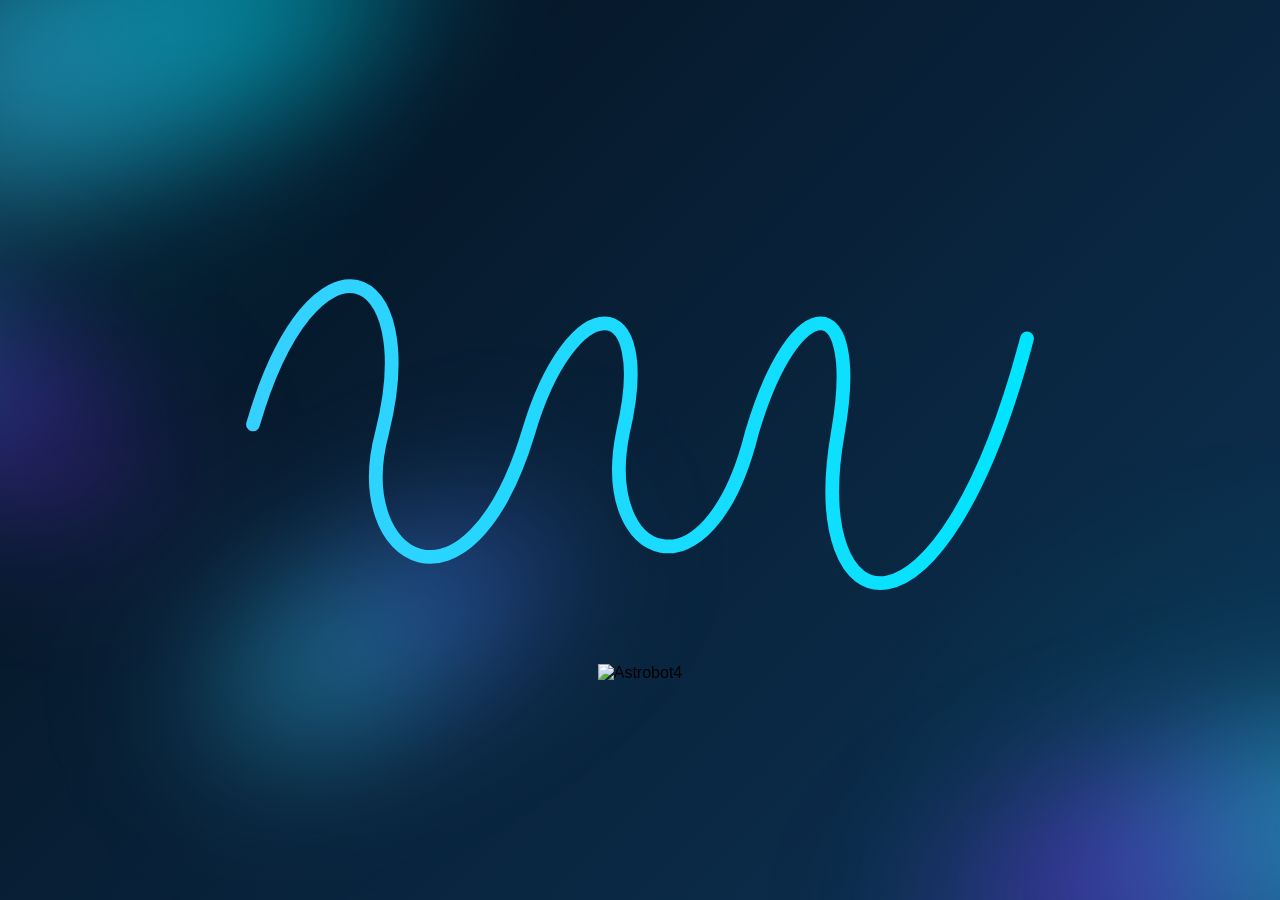
==== index.html @ 35173ea2 "Corrigindo gifs" ====
<!DOCTYPE html>
<html lang="pt-BR">
<head>
<meta charset="UTF-8">
  <meta name="viewport" content="width=device-width, initial-scale=1.0">
  <title>Consulta de CEP</title>
  <link rel="stylesheet" href="style.css">
  <link rel="stylesheet" href="https://cdnjs.cloudflare.com/ajax/libs/font-awesome/6.5.1/css/all.min.css">
  <script src="clock.js"></script>
  <script>
    if (!sessionStorage.getItem('splashExibido')) {
      window.location.replace('loading.html');
    }
  </script>
</head>
<body>
  <div class="luzes">
    <div class="luz luz-1"></div>
    <div class="luz luz-2"></div>
    <div class="luz luz-3"></div>
    <div class="luz luz-4"></div>
  </div>
  <div class="nav-bar">
    <button
      type="button"
      class="nav-refresh"
      id="botaoRecarregar"
      aria-label="Recarregar página"
      title="Recarregar página"
    >
      <i class="fa-solid fa-rotate"></i>
    </button>
    <div class="nav-time-container">
      <span class="nav-time" id="brasilia-clock">00:00</span>
    </div>
  </div>
  <main class="container">
    <section class="card">
      <p class="etiqueta">Computação em Nuvem</p>
      <h1>Consulta de CEP e Clima</h1>
      <p class="descricao">
        Digite um CEP para buscar o endereço.
      </p>
      <form id="formCep">
        <label for="cep">CEP</label>

        <div class="campo-botao">
          <input
            type="text"
            id="cep"
            placeholder="Ex.: 01001-000"
            maxlength="9"
            autocomplete="postal-code"
          >

          <button type="submit" id="botaoBuscar">Buscar</button>
        </div>

        <p id="mensagem" class="mensagem" aria-live="polite"></p>
      </form>

      <section id="resultado" class="resultado oculto">
        <h2>Endereço encontrado</h2>
<br>
        <div class="dados">
          <div class="dado dado-maior">
            <span>Logradouro</span>
            <strong id="logradouro">-</strong>
          </div>

          <div class="dado">
            <span>Bairro</span>
            <strong id="bairro">-</strong>
          </div>

          <div class="dado">
            <span>Cidade</span>
            <strong id="cidade">-</strong>
          </div>

          <div class="dado">
            <span>Estado</span>
            <strong id="estado">-</strong>
          </div>

<div class="dado">
            <span>DDD</span>
            <strong id="ddd">-</strong>
          </div>
        </div>

        <h2 class="clima-titulo">Clima na cidade</h2>
        <div id="wf-weather-result" class="clima">
          <h1 id="wf-location-title">-</h1>
          <div id="wf-details-wrapper">
<div id="wf-main-temp">
              <video id="wf-temp-video" autoplay muted loop playsinline>
                <source src="video/Nublado/14262265_3840_2160_30fps.mp4" type="video/mp4">
              </video>
              <video id="wf-temp-video-chuva" autoplay muted loop playsinline>
                <source src="video/Chuva leve/3920803-hd_1920_1080_30fps.mp4" type="video/mp4">
              </video>
              <video id="wf-temp-video-ceu-limpo" autoplay muted loop playsinline>
                <source src="video/Céu Limpo/5727666-hd_1920_1080_30fps.mp4" type="video/mp4">
              </video>
              <video id="wf-temp-video-poucas" autoplay muted loop playsinline>
                <source src="video/Poucas nuvens/2252790-hd_1920_1080_30fps.mp4" type="video/mp4">
              </video>
              <video id="wf-temp-video-pancadas" autoplay muted loop playsinline>
                <source src="video/Pancadas de chuva/11933681-uhd_3840_2160_30fps.mp4" type="video/mp4">
              </video>
              <img id="wf-temp-icon" src="" alt="Ícone do tempo">
              <div>
                <p id="wf-temp-now">--</p>
                <p id="wf-description">--</p>
              </div>
            </div>
            <div id="wf-extra-stats">
              <div class="wf-stat-item">
                <i class="fa-solid fa-temperature-high" id="wf-icon-max"></i>
                <div>
                  <h2>Temp. máx</h2>
                  <p id="wf-temp-max">--</p>
                </div>
              </div>
              <div class="wf-stat-item">
                <i class="fa-solid fa-temperature-low" id="wf-icon-min"></i>
                <div>
                  <h2>Temp. mín</h2>
                  <p id="wf-temp-min">--</p>
                </div>
              </div>
              <div class="wf-stat-item">
                <i class="fa-solid fa-droplet" id="wf-icon-humidity"></i>
                <div>
                  <h2>Humidade</h2>
                  <p id="wf-humidity-val">--</p>
                </div>
              </div>
              <div class="wf-stat-item">
                <i class="fa-solid fa-wind" id="wf-icon-wind"></i>
                <div>
                  <h2>Vento</h2>
                  <p id="wf-wind-val">--</p>
                </div>
              </div>
            </div>
          </div>
</div>
<br>
<div class="jogar">
  <h2>Tempo bom para ficar em casa</h2>
  <img src="images/Astrobot2.gif?v=2" alt="Astrobot2">
  <br><br><br><br><br><br><br><br>
</div>

<div class="Esporte">
  <h2>Tempo bom para praticar um esporte</h2>
  <img src="images/Astrobot5.gif?v=2" alt="Astrobot5">
  <br><br><br><br><br><br><br><br>
</div>
      </section>
    </section>
  </main>
  <div class="fundo">
<img src="images/Astrobot3.gif?v=2" alt="fundo-astrobot">
</div>
  <script src="condicao.js"></script>
  <script src="script.js"></script>
</body>
</html>
---- style.css ----
* {
  margin: 0;
  padding: 0;
  box-sizing: border-box;
}

:root {
  --bg1: #04101d;
  --bg2: #0d3355;
  --card: rgba(8, 25, 44, 0.425);
  --border: rgba(100, 216, 255, .18);
  --primary: #36d0ff;
  --primary-hover: #67ddff;
  --text: #edf7ff;
  --text-light: #9fb7ca;
  --input: #07131f;
}

body {
  min-height: 100vh;
  font-family: Inter, Arial, Helvetica, sans-serif;
  background: linear-gradient(135deg, var(--bg1), var(--bg2));
  display: flex;
  justify-content: center;
  align-items: center;
  color: var(--text);
}

body::before {
  content: "";
  position: fixed;
  inset: 0;
  background:
    radial-gradient(circle at top left, #00d4ff22, transparent 30%),
    radial-gradient(circle at bottom right, #00ffff18, transparent 30%);
  z-index: -1;
}

.container {
  width: 100%;
  padding: 30px;
  display: flex;
  justify-content: center;
  position: relative;
  z-index: 1;
}

.card {
  width: 100%;
  max-width: 760px;
  background: var(--card);
  backdrop-filter: blur(16px);
  border: 1px solid var(--border);
  border-radius: 24px;
  padding: 40px;
  box-shadow:
    0 20px 60px rgba(0, 0, 0, .35),
    inset 0 1px rgba(255, 255, 255, .08);
  animation: fade .6s ease;
}

@keyframes fade {
  from {
    opacity: 0;
    transform: translateY(20px);
  }

  to {
    opacity: 1;
    transform: translateY(0);
  }
}

.icone {
  font-size: 48px;
  margin-bottom: 10px;
}

.etiqueta {
  color: var(--primary);
  font-size: 13px;
  font-weight: 700;
  letter-spacing: 2px;
  text-transform: uppercase;
}

h1 {
  margin: 10px 0;
  font-size: 42px;
}

.descricao {
  color: var(--text-light);
  line-height: 1.7;
  margin-bottom: 30px;
}

label {
  display: block;
  margin-bottom: 8px;
  font-weight: 600;
}

.campo-botao {
  display: flex;
  gap: 14px;
}

input {
  flex: 1;
  padding: 16px;
  border-radius: 14px;
  border: 1px solid #285070;
  background: var(--input);
  color: white;
  font-size: 16px;
  transition: .3s;
}

input::placeholder {
  color: #6d8ca7;
}

input:focus {
  outline: none;
  border-color: var(--primary);
  box-shadow: 0 0 0 4px rgba(54, 208, 255, .15);
}

button {
  padding: 0 28px;
  border: none;
  border-radius: 14px;
  background: linear-gradient(135deg, #22c7e7, #00e5ff);
  color: #062131;
  font-size: 16px;
  font-weight: 700;
  cursor: pointer;
  transition: .25s;
}

button:hover {
  transform: translateY(-3px);
  box-shadow: 0 12px 25px rgba(0, 229, 255, .3);
  background: linear-gradient(135deg, #46d5ef, #5ce8ff);
}

button:active {
  transform: scale(.98);
}

button:disabled {
  opacity: .6;
  cursor: not-allowed;
}

.mensagem {
  min-height: 24px;
  margin-top: 15px;
  color: #52ffff;
  font-weight: 600;
}

.resultado {
  margin-top: 30px;
  padding-top: 25px;
  border-top: 1px solid rgba(255, 255, 255, .08);
}

.resultado h2 {
  margin-bottom: 20px;
  font-size: 22px;
}

.dados {
  display: grid;
  grid-template-columns: repeat(auto-fit, minmax(220px, 1fr));
  gap: 16px;
}

.dado {
  background: rgba(255, 255, 255, .04);
  border: 1px solid rgba(255, 255, 255, .08);
  border-radius: 16px;
  padding: 18px;
  transition: .25s;
  cursor: pointer;
}

.dado:hover {
  transform: translateY(-5px);
  border-color: rgba(54, 208, 255, .45);
  box-shadow: 0 12px 25px rgba(0, 0, 0, .2);
}

.dado-maior {
  grid-column: 1/-1;
}

.dado span {
  display: block;
  font-size: 13px;
  color: var(--text-light);
  margin-bottom: 8px;
}

.dado strong {
  font-size: 18px;
  word-break: break-word;
}

.oculto {
  display: none;
}

@media(max-width:620px) {

  .card {
    padding: 24px;
  }

  h1 {
    font-size: 30px;
  }

  .campo-botao {
    flex-direction: column;
  }

  button {
    height: 52px;
  }

}

.nav-bar {
  position: fixed;
  top: 15px;
  right: 15px;
  display: flex;
  align-items: center;
  gap: 10px;
  z-index: 99999;
}

.nav-refresh {
  width: 38px;
  height: 38px;
  padding: 0;
  border: 1px solid rgba(255, 255, 255, 0.1);
  border-radius: 50%;
  display: flex;
  align-items: center;
  justify-content: center;

  background: linear-gradient(135deg, rgba(255, 255, 255, 0.1), rgba(255, 255, 255, 0));
  backdrop-filter: blur(10px);
  -webkit-backdrop-filter: blur(10px);

  color: var(--primary);
  font-size: 15px;
  cursor: pointer;
  user-select: none;
  position: relative;
  overflow: hidden;

  transition: transform .25s ease, box-shadow .25s ease, color .25s ease;
}

.nav-refresh::before {
  content: "";
  position: absolute;
  top: 0;
  left: -100%;
  width: 100%;
  height: 100%;
  background: linear-gradient(120deg, transparent, rgba(255, 255, 255, 0.3), transparent);
  transition: all 0.6s;
}

.nav-refresh:hover::before {
  left: 100%;
}

.nav-refresh:hover {
  transform: translateY(-4px) scale(1.04);
  box-shadow: 0 12px 25px rgba(0, 0, 0, .4);
  background: linear-gradient(135deg, rgba(255, 255, 255, 0.1), rgba(255, 255, 255, 0));
}

.nav-refresh i {
  transition: transform .4s ease;
}

.nav-refresh:hover i {
  transform: rotate(180deg);
}

.nav-refresh:active i {
  transform: rotate(360deg);
}

.nav-time-container {
  background: linear-gradient(135deg, rgba(255, 255, 255, 0.1), rgba(255, 255, 255, 0));
  backdrop-filter: blur(10px);
  -webkit-backdrop-filter: blur(10px);

  border: 1px solid rgba(255, 255, 255, 0.1);
  padding: 8px 18px;
  border-radius: 20px;

  overflow: hidden;
  cursor: pointer;
  user-select: none;

  transition: transform .25s ease, box-shadow .25s ease;
}

.nav-time-container::before {
  content: "";
  position: absolute;
  top: 0;
  left: -100%;
  width: 100%;
  height: 100%;
  background: linear-gradient(120deg, transparent, rgba(255, 255, 255, 0.3), transparent);
  transition: all 0.6s;
}

.nav-time-container:hover::before {
  left: 100%;
}

.nav-time-container:hover {
  transform: translateY(-4px) scale(1.04);
  box-shadow: 0 12px 25px rgba(0, 0, 0, .4);
}

.nav-time {
  color: #36d0ff;
  font-family: "Inter", Arial, sans-serif;
  font-weight: bold;
  font-size: 16px;
  letter-spacing: 1px;
}

.clima-titulo {
  margin-top: 30px;
  margin-bottom: 15px;
  font-size: 22px;
}

#wf-weather-result {
  display: none;
}

#wf-weather-result.show {
  display: block;
}

#wf-location-title {
  font-size: 18px;
  text-align: center;
  margin-bottom: 12px;
  color: var(--text);
}

#wf-details-wrapper {
  display: grid;
  grid-template-columns: 1fr 1fr;
  gap: 12px;
  cursor: pointer;
}


#wf-main-temp {
  grid-column: 1 / -1;
  display: flex;
  align-items: center;
  justify-content: center;
  background: linear-gradient(135deg, #0d3355, #04101d);
  border: 1px solid var(--border);
  padding: 14px;
  border-radius: 16px;
  gap: 15px;
  transition: .25s;
  position: relative;
  overflow: hidden;
}

#wf-temp-video,
#wf-temp-video-chuva,
#wf-temp-video-ceu-limpo,
#wf-temp-video-poucas,
#wf-temp-video-pancadas {
  position: absolute;
  top: 0;
  left: 0;
  width: 100%;
  height: 100%;
  object-fit: cover;
  border-radius: inherit;
  z-index: 0;
  display: none;
  pointer-events: none;
}

#wf-main-temp.video-nublado #wf-temp-video {
  display: block;
}

#wf-main-temp.video-chuva #wf-temp-video-chuva {
  display: block;
}

#wf-main-temp.video-ceu-limpo #wf-temp-video-ceu-limpo {
  display: block;
}

#wf-main-temp.video-poucas #wf-temp-video-poucas {
  display: block;
}

#wf-main-temp.video-pancadas #wf-temp-video-pancadas {
  display: block;
}

#wf-temp-icon,
#wf-main-temp > div:not(#wf-temp-video):not(#wf-temp-video-chuva):not(#wf-temp-video-ceu-limpo):not(#wf-temp-video-poucas):not(#wf-temp-video-pancadas) {
  position: relative;
  z-index: 1;
}

#wf-main-temp:hover {
  transform: translateY(-5px);
  border-color: rgba(54, 208, 255, .45);
  box-shadow: 0 12px 25px rgba(0, 0, 0, .2);
}

#wf-temp-icon {
  width: 64px;
  height: 64px;
  transition: .25s;
}

#wf-temp-icon:hover {
  transform: translateY(-5px);
}

#wf-temp-now {
  font-size: 32px;
  font-weight: 800;
  color: var(--text);
  margin: 0;
  transition: .25s;
}

#wf-temp-now:hover {
  transform: translateY(-5px);
}

#wf-description {
  font-size: 13px;
  text-transform: capitalize;
  color: #ffffff;
  margin: 0;
}


#wf-extra-stats {
  display: grid;
  grid-template-columns: 1fr 1fr;
  gap: 10px;
  grid-column: 1 / -1;
}

.wf-stat-item {
  background: rgba(255, 255, 255, .04);
  border: 1px solid rgba(255, 255, 255, .08);
  border-radius: 12px;
  padding: 12px;
  display: flex;
  align-items: center;
  gap: 10px;
  transition: .25s;
}

.wf-stat-item i {
  font-size: 18px;
  width: 22px;
  text-align: center;
  transition: .25s;
}

.wf-stat-item h2 {
  font-size: 11px;
  color: var(--text-light);
  margin: 0;
  text-transform: uppercase;
  transition: .25s;
}

.wf-stat-item p {
  font-size: 14px;
  margin: 0;
  font-weight: 700;
  color: var(--text);
  transition: .25s;
}

.wf-stat-item:has(h2:hover) h2,
.wf-stat-item:has(h2:hover) p,
.wf-stat-item:has(p:hover) h2,
.wf-stat-item:has(i:hover) i,
.wf-stat-item:has(p:hover) p {
  transform: translateY(-5px);
  border-color: rgba(54, 208, 255, .45);
  box-shadow: 0 12px 25px rgba(0, 0, 0, .2);
}

#wf-icon-max {
  color: #ff6b6b;
}

#wf-icon-min {
  color: #5fafff;
}

#wf-icon-humidity {
  color: #0ea5e9;
}

#wf-icon-wind {
  color: #36d0ff;
}

@media(max-width:620px) {
  #wf-details-wrapper {
    grid-template-columns: 1fr;
  }

  #wf-main-temp {
    flex-direction: column;
    text-align: center;
  }

  #wf-extra-stats {
    grid-template-columns: 1fr 1fr;
  }
}

.luzes {
  position: fixed;
  inset: 0;
  overflow: hidden;
  z-index: 0;
  pointer-events: none;
}

.luz {
  position: absolute;
  filter: blur(60px);
  mix-blend-mode: screen;
  border-radius: 50%;
  will-change: transform, opacity;
}

.luz-1 {
  width: 60vmax;
  height: 20vmax;
  top: -10%;
  left: -20%;
  background: linear-gradient(90deg, transparent, #36d0ff, #00e5ff, transparent);
  transform: rotate(-20deg);
  animation: luz1 9s ease-in-out infinite;
  opacity: 0.5;
}

.luz-2 {
  width: 55vmax;
  height: 18vmax;
  bottom: -8%;
  right: -22%;
  background: linear-gradient(90deg, transparent, #7b2ff7, #36d0ff, transparent);
  transform: rotate(-15deg);
  animation: luz2 11s ease-in-out infinite;
  opacity: 0.45;
}

.luz-3 {
  width: 48vmax;
  height: 16vmax;
  top: 30%;
  left: -30%;
  background: linear-gradient(90deg, transparent, #00e5ff, #7b2ff7, transparent);
  transform: rotate(28deg);
  animation: luz3 13s ease-in-out infinite;
  opacity: 0.35;
}

.luz-4 {
  width: 40vmax;
  height: 14vmax;
  bottom: 20%;
  left: 10%;
  background: linear-gradient(90deg, transparent, #36d0ff, #4d7cff, transparent);
  transform: rotate(-30deg);
  animation: luz4 10s ease-in-out infinite;
  opacity: 0.4;
}

@keyframes luz1 {
  0%, 100% { transform: translateX(0) rotate(-20deg); opacity: 0.5; }
  50% { transform: translateX(12vw) rotate(-16deg); opacity: 0.75; }
}

@keyframes luz2 {
  0%, 100% { transform: translateX(0) rotate(-15deg); opacity: 0.45; }
  50% { transform: translateX(-12vw) rotate(-19deg); opacity: 0.7; }
}

@keyframes luz3 {
  0%, 100% { transform: translateX(0) rotate(28deg); opacity: 0.35; }
  50% { transform: translateX(10vw) rotate(32deg); opacity: 0.6; }
}

@keyframes luz4 {
  0%, 100% { transform: translateX(0) rotate(-30deg); opacity: 0.4; }
  50% { transform: translateX(-10vw) rotate(-34deg); opacity: 0.65; }
}

@keyframes aparecerCard {
  from {
    opacity: 0;
    transform: translateY(18px);
  }
  to {
    opacity: 1;
    transform: translateY(0);
  }
}

.dados .dado {
  animation: aparecerCard .5s ease backwards;
}

.dados .dado:nth-child(1) { animation-delay: .05s; }
.dados .dado:nth-child(2) { animation-delay: .12s; }
.dados .dado:nth-child(3) { animation-delay: .19s; }
.dados .dado:nth-child(4) { animation-delay: .26s; }
.dados .dado:nth-child(5) { animation-delay: .33s; }

.wf-stat-item {
  animation: aparecerCard .5s ease backwards;
}

.wf-stat-item:nth-child(1) { animation-delay: .05s; }
.wf-stat-item:nth-child(2) { animation-delay: .12s; }
.wf-stat-item:nth-child(3) { animation-delay: .19s; }
.wf-stat-item:nth-child(4) { animation-delay: .26s; }

.wf-stat-item:hover {
  transform: translateY(-5px);
  border-color: rgba(54, 208, 255, .45);
  box-shadow: 0 12px 25px rgba(0, 0, 0, .2);
}

.jogar,
.Esporte {
  background: rgba(255, 255, 255, .04);
  border: 1px solid rgba(255, 255, 255, .08);
  border-radius: 12px;
  padding: 12px;
  align-items: center;
  gap: 2px;
  transition: .25s;
  position: relative;
  cursor: pointer;
  animation: aparecerCard .5s ease backwards;
  animation-delay: .40s;
}

.jogar:hover,
.Esporte:hover {
  transform: translateY(-5px);
  border-color: rgba(54, 208, 255, .45);
  box-shadow: 0 12px 25px rgba(0, 0, 0, .2);
}


.jogar h2,
.Esporte h2 {
  gap: -90px;
  right: 90px;
  text-align: center;
}

.jogar img,
.Esporte img {
  width: 500px;
  height: auto;
  position: absolute;
  top: -3vh;
  left: 9vh;
  z-index: 10;
}


.Esporte {
  background: rgba(255, 255, 255, .04);
  border: 1px solid rgba(255, 255, 255, .08);
  border-radius: 12px;
  padding: 12px;
  align-items: center;
  gap: 2px;
  transition: .25s;
  position: relative;
  cursor: pointer;
  animation: aparecerCard .5s ease backwards;
  animation-delay: .40s;
}

.Esporte:hover {
  transform: translateY(-5px);
  border-color: rgba(54, 208, 255, .45);
  box-shadow: 0 12px 25px rgba(0, 0, 0, .2);
}


.Esporte h2 {
  gap: -90px;
  right: 90px;
  text-align: center;
}

.Esporte img { 
  width: 150px; 
  height: auto; 
  position: absolute;
  top: -3vh;
  left: 28vh;
  z-index: 10;
}


.pose img { 
  width: 75px; 
  height: auto; 
  position: absolute;
  top: 10vh;
  left: 50vh;
  z-index: -10;
}

.fundo img {  
  top: 10vh;
  left: -900vh;
}
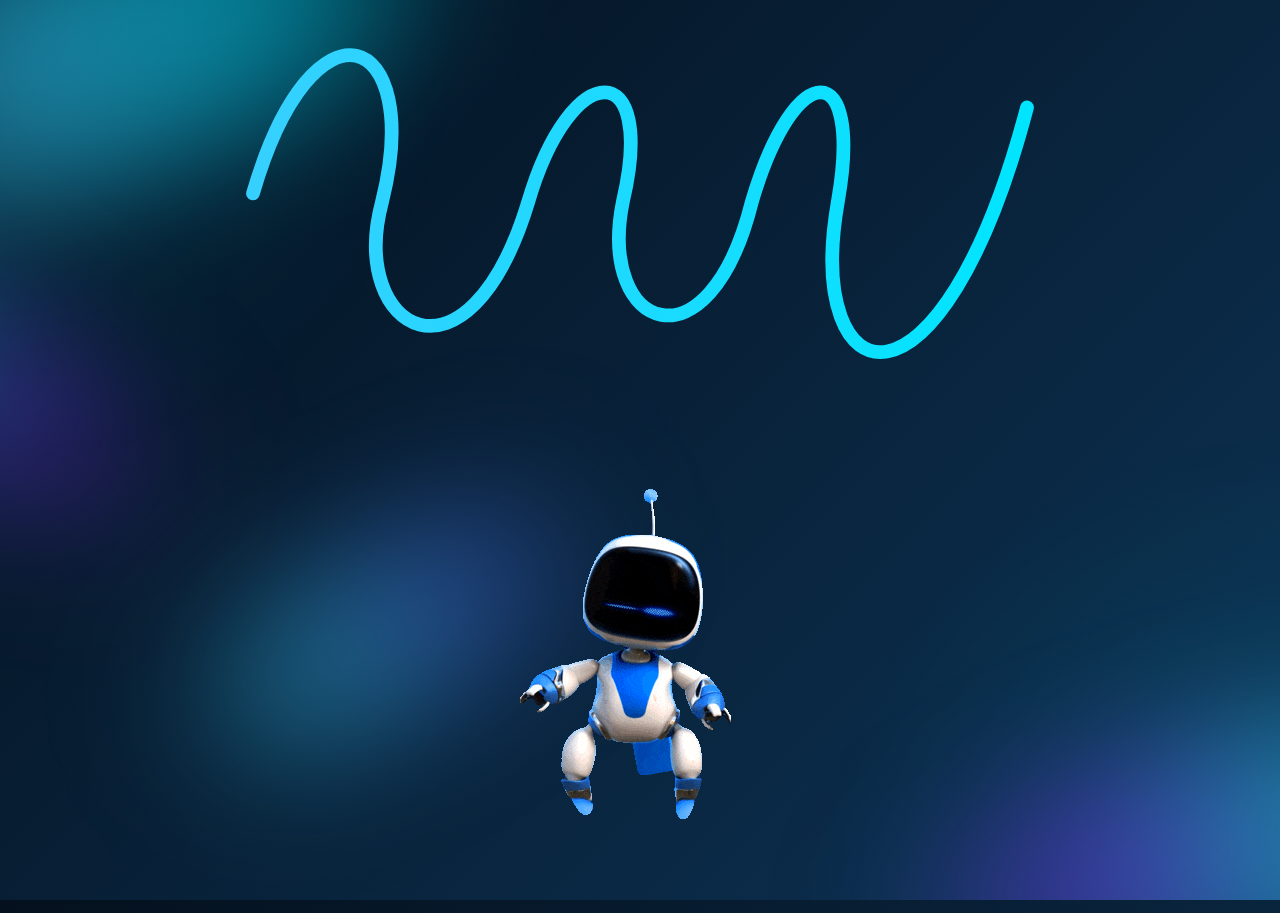
==== commit 52b2b32e: "Corrigindo gifs parte 2" ====
--- a/index.html
+++ b/index.html
@@ -150,20 +150,20 @@
 <br>
 <div class="jogar">
   <h2>Tempo bom para ficar em casa</h2>
-  <img src="images/Astrobot2.gif?v=2" alt="Astrobot2">
+  <img src="images/astrobot2.gif?v=2" alt="Astrobot2">
   <br><br><br><br><br><br><br><br>
 </div>
 
 <div class="Esporte">
   <h2>Tempo bom para praticar um esporte</h2>
-  <img src="images/Astrobot5.gif?v=2" alt="Astrobot5">
+  <img src="images/astrobot5.gif?v=2" alt="Astrobot5">
   <br><br><br><br><br><br><br><br>
 </div>
       </section>
     </section>
   </main>
   <div class="fundo">
-<img src="images/Astrobot3.gif?v=2" alt="fundo-astrobot">
+<img src="images/astrobot3.gif?v=2" alt="fundo-astrobot">
 </div>
   <script src="condicao.js"></script>
   <script src="script.js"></script>
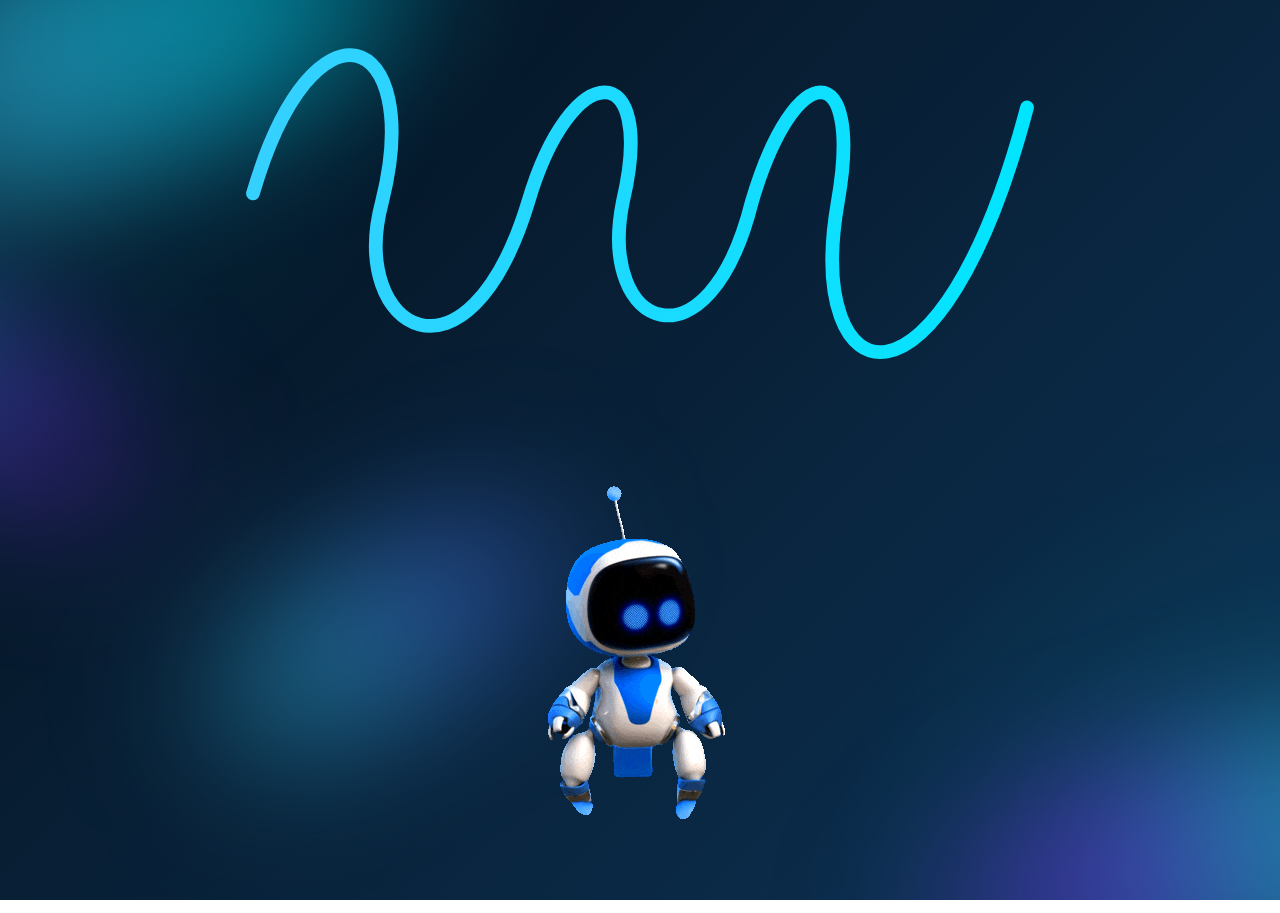
==== commit fe4a1af9: "Responsividade" ====
--- a/index.html
+++ b/index.html
@@ -1,171 +1,167 @@
-<!DOCTYPE html>
-<html lang="pt-BR">
-<head>
-<meta charset="UTF-8">
-  <meta name="viewport" content="width=device-width, initial-scale=1.0">
-  <title>Consulta de CEP</title>
-  <link rel="stylesheet" href="style.css">
-  <link rel="stylesheet" href="https://cdnjs.cloudflare.com/ajax/libs/font-awesome/6.5.1/css/all.min.css">
-  <script src="clock.js"></script>
-  <script>
-    if (!sessionStorage.getItem('splashExibido')) {
-      window.location.replace('loading.html');
-    }
-  </script>
-</head>
-<body>
-  <div class="luzes">
-    <div class="luz luz-1"></div>
-    <div class="luz luz-2"></div>
-    <div class="luz luz-3"></div>
-    <div class="luz luz-4"></div>
-  </div>
-  <div class="nav-bar">
-    <button
-      type="button"
-      class="nav-refresh"
-      id="botaoRecarregar"
-      aria-label="Recarregar página"
-      title="Recarregar página"
-    >
-      <i class="fa-solid fa-rotate"></i>
-    </button>
-    <div class="nav-time-container">
-      <span class="nav-time" id="brasilia-clock">00:00</span>
-    </div>
-  </div>
-  <main class="container">
-    <section class="card">
-      <p class="etiqueta">Computação em Nuvem</p>
-      <h1>Consulta de CEP e Clima</h1>
-      <p class="descricao">
-        Digite um CEP para buscar o endereço.
-      </p>
-      <form id="formCep">
-        <label for="cep">CEP</label>
-
-        <div class="campo-botao">
-          <input
-            type="text"
-            id="cep"
-            placeholder="Ex.: 01001-000"
-            maxlength="9"
-            autocomplete="postal-code"
-          >
-
-          <button type="submit" id="botaoBuscar">Buscar</button>
-        </div>
-
-        <p id="mensagem" class="mensagem" aria-live="polite"></p>
-      </form>
-
-      <section id="resultado" class="resultado oculto">
-        <h2>Endereço encontrado</h2>
-<br>
-        <div class="dados">
-          <div class="dado dado-maior">
-            <span>Logradouro</span>
-            <strong id="logradouro">-</strong>
-          </div>
-
-          <div class="dado">
-            <span>Bairro</span>
-            <strong id="bairro">-</strong>
-          </div>
-
-          <div class="dado">
-            <span>Cidade</span>
-            <strong id="cidade">-</strong>
-          </div>
-
-          <div class="dado">
-            <span>Estado</span>
-            <strong id="estado">-</strong>
-          </div>
-
-<div class="dado">
-            <span>DDD</span>
-            <strong id="ddd">-</strong>
-          </div>
-        </div>
-
-        <h2 class="clima-titulo">Clima na cidade</h2>
-        <div id="wf-weather-result" class="clima">
-          <h1 id="wf-location-title">-</h1>
-          <div id="wf-details-wrapper">
-<div id="wf-main-temp">
-              <video id="wf-temp-video" autoplay muted loop playsinline>
-                <source src="video/Nublado/14262265_3840_2160_30fps.mp4" type="video/mp4">
-              </video>
-              <video id="wf-temp-video-chuva" autoplay muted loop playsinline>
-                <source src="video/Chuva leve/3920803-hd_1920_1080_30fps.mp4" type="video/mp4">
-              </video>
-              <video id="wf-temp-video-ceu-limpo" autoplay muted loop playsinline>
-                <source src="video/Céu Limpo/5727666-hd_1920_1080_30fps.mp4" type="video/mp4">
-              </video>
-              <video id="wf-temp-video-poucas" autoplay muted loop playsinline>
-                <source src="video/Poucas nuvens/2252790-hd_1920_1080_30fps.mp4" type="video/mp4">
-              </video>
-              <video id="wf-temp-video-pancadas" autoplay muted loop playsinline>
-                <source src="video/Pancadas de chuva/11933681-uhd_3840_2160_30fps.mp4" type="video/mp4">
-              </video>
-              <img id="wf-temp-icon" src="" alt="Ícone do tempo">
-              <div>
-                <p id="wf-temp-now">--</p>
-                <p id="wf-description">--</p>
-              </div>
-            </div>
-            <div id="wf-extra-stats">
-              <div class="wf-stat-item">
-                <i class="fa-solid fa-temperature-high" id="wf-icon-max"></i>
-                <div>
-                  <h2>Temp. máx</h2>
-                  <p id="wf-temp-max">--</p>
-                </div>
-              </div>
-              <div class="wf-stat-item">
-                <i class="fa-solid fa-temperature-low" id="wf-icon-min"></i>
-                <div>
-                  <h2>Temp. mín</h2>
-                  <p id="wf-temp-min">--</p>
-                </div>
-              </div>
-              <div class="wf-stat-item">
-                <i class="fa-solid fa-droplet" id="wf-icon-humidity"></i>
-                <div>
-                  <h2>Humidade</h2>
-                  <p id="wf-humidity-val">--</p>
-                </div>
-              </div>
-              <div class="wf-stat-item">
-                <i class="fa-solid fa-wind" id="wf-icon-wind"></i>
-                <div>
-                  <h2>Vento</h2>
-                  <p id="wf-wind-val">--</p>
-                </div>
-              </div>
-            </div>
-          </div>
-</div>
-<br>
-<div class="jogar">
-  <h2>Tempo bom para ficar em casa</h2>
-  <img src="images/astrobot2.gif?v=2" alt="Astrobot2">
-  <br><br><br><br><br><br><br><br>
-</div>
-
-<div class="Esporte">
-  <h2>Tempo bom para praticar um esporte</h2>
-  <img src="images/astrobot5.gif?v=2" alt="Astrobot5">
-  <br><br><br><br><br><br><br><br>
-</div>
-      </section>
-    </section>
-  </main>
-  <div class="fundo">
-<img src="images/astrobot3.gif?v=2" alt="fundo-astrobot">
-</div>
-  <script src="condicao.js"></script>
-  <script src="script.js"></script>
-</body>
-</html>
+<!DOCTYPE html>
+<html lang="pt-BR">
+<head>
+<meta charset="UTF-8">
+  <meta name="viewport" content="width=device-width, initial-scale=1.0">
+  <title>Consulta de CEP</title>
+  <link rel="stylesheet" href="style.css">
+  <link rel="stylesheet" href="responsividade.css">
+  <link rel="stylesheet" href="https://cdnjs.cloudflare.com/ajax/libs/font-awesome/6.5.1/css/all.min.css">
+  <script src="clock.js"></script>
+  <script>
+    if (!sessionStorage.getItem('splashExibido')) {
+      window.location.replace('loading.html');
+    }
+  </script>
+</head>
+<body>
+  <div class="luzes">
+    <div class="luz luz-1"></div>
+    <div class="luz luz-2"></div>
+    <div class="luz luz-3"></div>
+    <div class="luz luz-4"></div>
+  </div>
+  <div class="nav-bar">
+    <button
+      type="button"
+      class="nav-refresh"
+      id="botaoRecarregar"
+      aria-label="Recarregar página"
+      title="Recarregar página"
+    >
+      <i class="fa-solid fa-rotate"></i>
+    </button>
+    <div class="nav-time-container">
+      <span class="nav-time" id="brasilia-clock">00:00</span>
+    </div>
+  </div>
+  <main class="container">
+    <section class="card">
+      <p class="etiqueta">Computação em Nuvem</p>
+      <h1>Consulta de CEP e Clima</h1>
+      <p class="descricao">
+        Digite um CEP para buscar o endereço.
+      </p>
+      <form id="formCep">
+        <label for="cep">CEP</label>
+
+        <div class="campo-botao">
+          <input
+            type="text"
+            id="cep"
+            placeholder="Ex.: 01001-000"
+            maxlength="9"
+            autocomplete="postal-code"
+          >
+
+          <button type="submit" id="botaoBuscar">Buscar</button>
+        </div>
+
+        <p id="mensagem" class="mensagem" aria-live="polite"></p>
+      </form>
+
+      <section id="resultado" class="resultado oculto">
+        <h2>Endereço encontrado</h2>
+
+        <div class="dados">
+          <div class="dado dado-maior">
+            <span>Logradouro</span>
+            <strong id="logradouro">-</strong>
+          </div>
+
+          <div class="dado">
+            <span>Bairro</span>
+            <strong id="bairro">-</strong>
+          </div>
+
+          <div class="dado">
+            <span>Cidade</span>
+            <strong id="cidade">-</strong>
+          </div>
+
+          <div class="dado">
+            <span>Estado</span>
+            <strong id="estado">-</strong>
+          </div>
+
+<div class="dado">
+            <span>DDD</span>
+            <strong id="ddd">-</strong>
+          </div>
+        </div>
+
+        <h2 class="clima-titulo">Clima na cidade</h2>
+        <div id="wf-weather-result" class="clima">
+          <h1 id="wf-location-title">-</h1>
+          <div id="wf-details-wrapper">
+<div id="wf-main-temp">
+              <video id="wf-temp-video" autoplay muted loop playsinline>
+                <source src="video/Nublado/14262265_3840_2160_30fps.mp4" type="video/mp4">
+              </video>
+              <video id="wf-temp-video-chuva" autoplay muted loop playsinline>
+                <source src="video/Chuva leve/3920803-hd_1920_1080_30fps.mp4" type="video/mp4">
+              </video>
+              <video id="wf-temp-video-ceu-limpo" autoplay muted loop playsinline>
+                <source src="video/Céu Limpo/5727666-hd_1920_1080_30fps.mp4" type="video/mp4">
+              </video>
+              <video id="wf-temp-video-poucas" autoplay muted loop playsinline>
+                <source src="video/Poucas nuvens/2252790-hd_1920_1080_30fps.mp4" type="video/mp4">
+              </video>
+              <video id="wf-temp-video-pancadas" autoplay muted loop playsinline>
+                <source src="video/Pancadas de chuva/11933681-uhd_3840_2160_30fps.mp4" type="video/mp4">
+              </video>
+              <img id="wf-temp-icon" src="" alt="Ícone do tempo">
+              <div>
+                <p id="wf-temp-now">--</p>
+                <p id="wf-description">--</p>
+              </div>
+            </div>
+            <div id="wf-extra-stats">
+              <div class="wf-stat-item">
+                <i class="fa-solid fa-temperature-high" id="wf-icon-max"></i>
+                <div>
+                  <h2>Temp. máx</h2>
+                  <p id="wf-temp-max">--</p>
+                </div>
+              </div>
+              <div class="wf-stat-item">
+                <i class="fa-solid fa-temperature-low" id="wf-icon-min"></i>
+                <div>
+                  <h2>Temp. mín</h2>
+                  <p id="wf-temp-min">--</p>
+                </div>
+              </div>
+              <div class="wf-stat-item">
+                <i class="fa-solid fa-droplet" id="wf-icon-humidity"></i>
+                <div>
+                  <h2>Humidade</h2>
+                  <p id="wf-humidity-val">--</p>
+                </div>
+              </div>
+              <div class="wf-stat-item">
+                <i class="fa-solid fa-wind" id="wf-icon-wind"></i>
+                <div>
+                  <h2>Vento</h2>
+                  <p id="wf-wind-val">--</p>
+                </div>
+              </div>
+            </div>
+          </div>
+</div>
+
+<div class="jogar">
+  <h2>Tempo bom para ficar em casa</h2>
+  <img src="images/astrobot2.gif?v=2" alt="Astrobot2">
+</div>
+
+<div class="Esporte">
+  <h2>Tempo bom para praticar um esporte</h2>
+  <img src="images/astrobot5.gif?v=2" alt="Astrobot5">
+</div>
+      </section>
+    </section>
+  </main>
+  <script src="condicao.js"></script>
+  <script src="script.js"></script>
+</body>
+</html>
--- a/style.css
+++ b/style.css
@@ -211,26 +211,6 @@
 
 .oculto {
   display: none;
-}
-
-@media(max-width:620px) {
-
-  .card {
-    padding: 24px;
-  }
-
-  h1 {
-    font-size: 30px;
-  }
-
-  .campo-botao {
-    flex-direction: column;
-  }
-
-  button {
-    height: 52px;
-  }
-
 }
 
 .nav-bar {
@@ -534,21 +514,6 @@
   color: #36d0ff;
 }
 
-@media(max-width:620px) {
-  #wf-details-wrapper {
-    grid-template-columns: 1fr;
-  }
-
-  #wf-main-temp {
-    flex-direction: column;
-    text-align: center;
-  }
-
-  #wf-extra-stats {
-    grid-template-columns: 1fr 1fr;
-  }
-}
-
 .luzes {
   position: fixed;
   inset: 0;
@@ -671,8 +636,8 @@
   border: 1px solid rgba(255, 255, 255, .08);
   border-radius: 12px;
   padding: 12px;
-  align-items: center;
-  gap: 2px;
+  min-height: 240px;
+  margin-top: 24px;
   transition: .25s;
   position: relative;
   cursor: pointer;
@@ -687,11 +652,8 @@
   box-shadow: 0 12px 25px rgba(0, 0, 0, .2);
 }
 
-
 .jogar h2,
 .Esporte h2 {
-  gap: -90px;
-  right: 90px;
   text-align: center;
 }
 
@@ -705,54 +667,11 @@
   z-index: 10;
 }
 
-
-.Esporte {
-  background: rgba(255, 255, 255, .04);
-  border: 1px solid rgba(255, 255, 255, .08);
-  border-radius: 12px;
-  padding: 12px;
-  align-items: center;
-  gap: 2px;
-  transition: .25s;
-  position: relative;
-  cursor: pointer;
-  animation: aparecerCard .5s ease backwards;
-  animation-delay: .40s;
-}
-
-.Esporte:hover {
-  transform: translateY(-5px);
-  border-color: rgba(54, 208, 255, .45);
-  box-shadow: 0 12px 25px rgba(0, 0, 0, .2);
-}
-
-
-.Esporte h2 {
-  gap: -90px;
-  right: 90px;
-  text-align: center;
-}
-
-.Esporte img { 
-  width: 150px; 
-  height: auto; 
-  position: absolute;
-  top: -3vh;
-  left: 28vh;
-  z-index: 10;
-}
-
-
-.pose img { 
-  width: 75px; 
-  height: auto; 
-  position: absolute;
-  top: 10vh;
-  left: 50vh;
-  z-index: -10;
-}
-
-.fundo img {  
-  top: 10vh;
-  left: -900vh;
-}
+.jogar img{
+left: 17vh;
+}
+
+.Esporte img {
+  width: 150px;
+  left: 35vh;
+}
--- a/responsividade.css
+++ b/responsividade.css
@@ -0,0 +1,203 @@
+/* ============================================================
+   responsividade.css
+   ------------------------------------------------------------
+   Toda a responsividade do site fica neste arquivo.
+   Os estilos base continuam em style.css (e loading.css).
+   Aqui adaptamos o layout para: celulares, tablets,
+   notebooks e TVs.
+   ============================================================ */
+
+/* Guarda global: impede barra de rolagem horizontal */
+html,
+body {
+  overflow-x: hidden;
+}
+
+/* ============================================================
+   TELAS GRANDES / TV  (a partir de 1920px)
+   ============================================================ */
+@media (min-width: 1920px) {
+  .card {
+    max-width: 900px;
+  }
+
+  .card h1 {
+    font-size: 48px;
+  }
+}
+
+/* ============================================================
+   NOTEBOOKS PEQUENOS / TABLETS LANDSCAPE  (até 1024px)
+   ============================================================ */
+@media (max-width: 1024px) {
+  .container {
+    padding: 24px;
+  }
+
+  .card {
+    padding: 32px;
+  }
+
+  h1 {
+    font-size: 38px;
+  }
+}
+
+/* ============================================================
+   TABLETS PORTRAIT  (até 768px)
+   ============================================================ */
+@media (max-width: 768px) {
+  .card {
+    padding: 28px;
+  }
+
+  h1 {
+    font-size: 34px;
+  }
+}
+
+/* ============================================================
+   CELULARES  (até 620px)
+   ============================================================ */
+@media (max-width: 620px) {
+  .card {
+    padding: 24px;
+  }
+
+  h1 {
+    font-size: 30px;
+  }
+
+  .campo-botao {
+    flex-direction: column;
+  }
+
+  button {
+    height: 52px;
+  }
+
+  /* Clima: painel principal e detalhes em uma coluna */
+  #wf-details-wrapper {
+    grid-template-columns: 1fr;
+  }
+
+  #wf-main-temp {
+    flex-direction: column;
+    text-align: center;
+  }
+
+  #wf-extra-stats {
+    grid-template-columns: 1fr 1fr;
+  }
+
+  /* Cards do Astrobot: imagem centralizada e ajustada à largura */
+  .jogar,
+  .Esporte {
+    text-align: center;
+    padding: 20px;
+  }
+
+  .jogar h2,
+  .Esporte h2 {
+    margin-bottom: 14px;
+  }
+
+  .jogar img,
+  .Esporte img {
+    display: block;
+    position: static;
+    width: 100%;
+    max-width: 220px;
+    height: auto;
+    margin: 0 auto;
+    top: auto;
+    left: auto;
+  }
+}
+
+/* ============================================================
+   CELULARES PEQUENOS  (até 480px)
+   ============================================================ */
+@media (max-width: 480px) {
+  .container {
+    padding: 12px;
+  }
+
+  .card {
+    padding: 20px;
+    border-radius: 16px;
+  }
+
+  h1 {
+    font-size: 26px;
+  }
+
+  .etiqueta {
+    font-size: 11px;
+  }
+
+  .campo-botao button {
+    width: 100%;
+  }
+
+  /* Barra de navegação mais compacta */
+  .nav-bar {
+    top: 10px;
+    right: 10px;
+    gap: 8px;
+  }
+
+  .nav-refresh {
+    width: 34px;
+    height: 34px;
+  }
+
+  .nav-time-container {
+    padding: 6px 12px;
+  }
+
+  .nav-time {
+    font-size: 14px;
+  }
+
+  /* Endereço empilhado */
+  .dados {
+    grid-template-columns: 1fr;
+  }
+
+  /* Clima */
+  #wf-temp-now {
+    font-size: 26px;
+  }
+
+  #wf-temp-icon {
+    width: 52px;
+    height: 52px;
+  }
+
+  #wf-extra-stats {
+    grid-template-columns: 1fr;
+  }
+
+  .wf-stat-item {
+    padding: 10px;
+  }
+}
+
+/* ============================================================
+   SPLASH / TELA DE CARREGAMENTO  (loading.html)
+   ============================================================ */
+.splash img {
+  max-width: 90%;
+  height: auto;
+}
+
+@media (max-width: 620px) {
+  .div-svg {
+    padding: 0 12px;
+  }
+
+  .splash img {
+    max-width: 85%;
+  }
+}
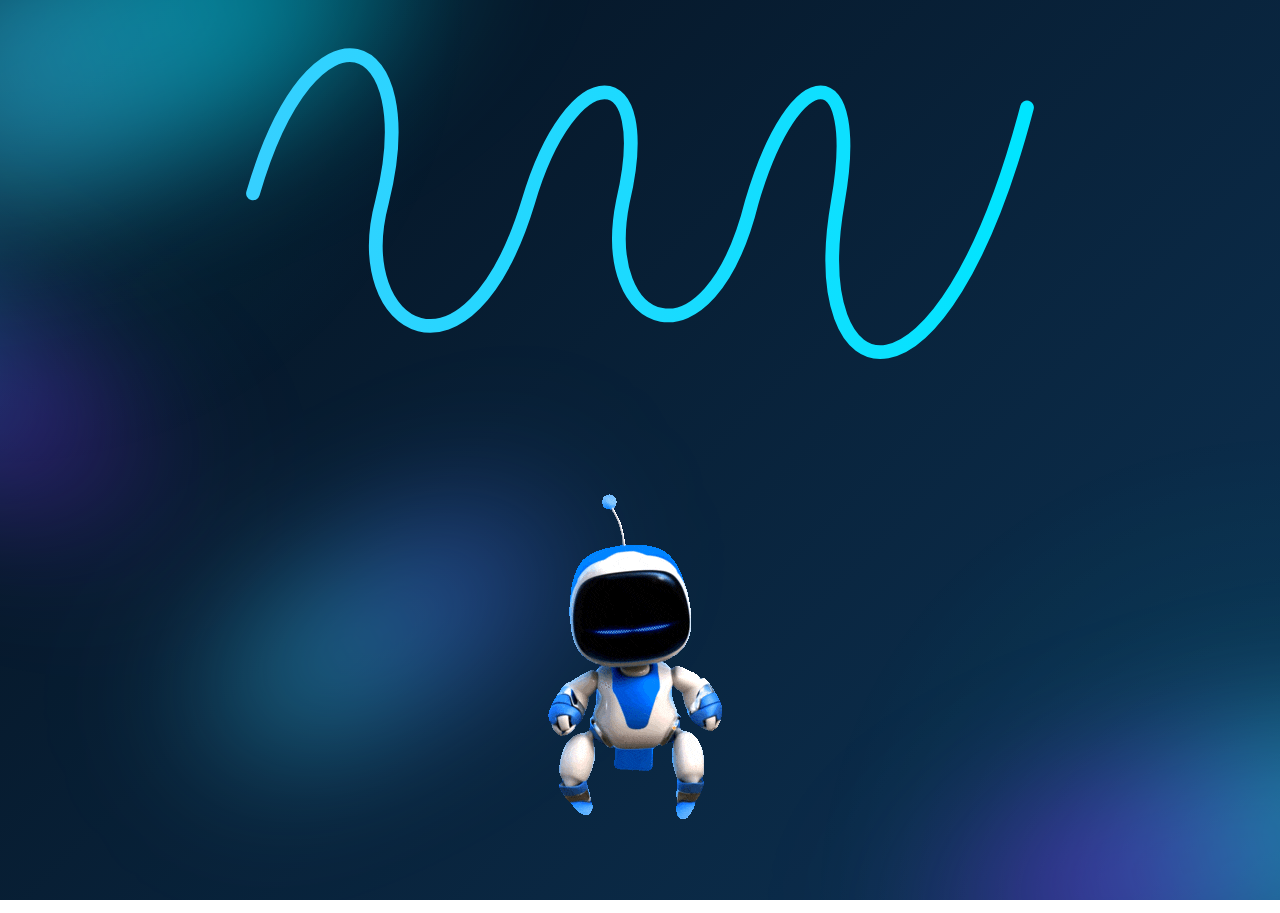
==== commit d8057e2e: "Atualização de responsividade" ====
--- a/index.html
+++ b/index.html
@@ -49,12 +49,18 @@
           <input
             type="text"
             id="cep"
-            placeholder="Ex.: 01001-000"
+            placeholder="Digite o CEP para buscar a sua escolha"
             maxlength="9"
             autocomplete="postal-code"
           >
+          <button type="submit" id="botaoBuscar">Buscar</button>
+        </div>
 
-          <button type="submit" id="botaoBuscar">Buscar</button>
+        <div class="astrobot-fundo2">
+          <img src="images/astrobot6.gif?v=2" alt="Astrobot6">
+          <div class="astrobot-fundo3">
+<img src="images/astrobot.gif?v=2" alt="Astrobot">
+          </div>
         </div>
 
         <p id="mensagem" class="mensagem" aria-live="polite"></p>
@@ -161,6 +167,9 @@
       </section>
     </section>
   </main>
+  <div class="astrobot-fundo">
+  <img src="images/astrobot3.gif?v=2" alt="Astrobot3">
+  </div>
   <script src="condicao.js"></script>
   <script src="script.js"></script>
 </body>
--- a/style.css
+++ b/style.css
@@ -675,3 +675,40 @@
   width: 150px;
   left: 35vh;
 }
+
+.astrobot-fundo img {
+  position: fixed;
+  bottom: 0;
+  right: 0;
+  width: 200px;
+  height: auto;
+  z-index: 9999;
+}
+
+#formCep {
+  position: relative;
+}
+
+.astrobot-fundo2 {
+  position: absolute;
+  top: 1vh;
+  left: 62vh;
+  z-index: 10;
+  pointer-events: none;
+}
+
+.astrobot-fundo2 img {
+  width: 150px;
+}
+
+.astrobot-fundo3 {
+  position: absolute;
+  top: -7vh;
+  left: 13vh;
+  z-index: 10;
+  pointer-events: none;
+}
+
+.astrobot-fundo3 img {
+  width: 10vh;
+}
--- a/responsividade.css
+++ b/responsividade.css
@@ -74,6 +74,32 @@
 
   button {
     height: 52px;
+  }
+
+  /* Astrobot no formulário: mesma disposição do PC, proporcional */
+  .astrobot-fundo2 {
+    top: 44px;
+    left: auto;
+    right: -4px;
+  }
+
+  .astrobot-fundo2 img {
+    width: 84px;
+  }
+
+  .astrobot-fundo3 {
+    top: -46px;
+    left: auto;
+    right: 4px;
+  }
+
+  .astrobot-fundo3 img {
+    width: 50px;
+  }
+
+  /* Astrobot do rodapé: fixo no canto, menor que no PC */
+  .astrobot-fundo img {
+    width: 140px;
   }
 
   /* Clima: painel principal e detalhes em uma coluna */
@@ -140,6 +166,24 @@
     width: 100%;
   }
 
+  /* Robôs menores em telas bem pequenas */
+  .astrobot-fundo2 img {
+    width: 150px;
+    top: -40px;
+    position: relative;
+    left:  25px;
+  }
+
+  .astrobot-fundo3 img {
+    width: 100px;
+    top: -60px;
+    position: relative;
+  }
+
+  .astrobot-fundo img {
+    width: 110px;
+  }
+
   /* Barra de navegação mais compacta */
   .nav-bar {
     top: 10px;
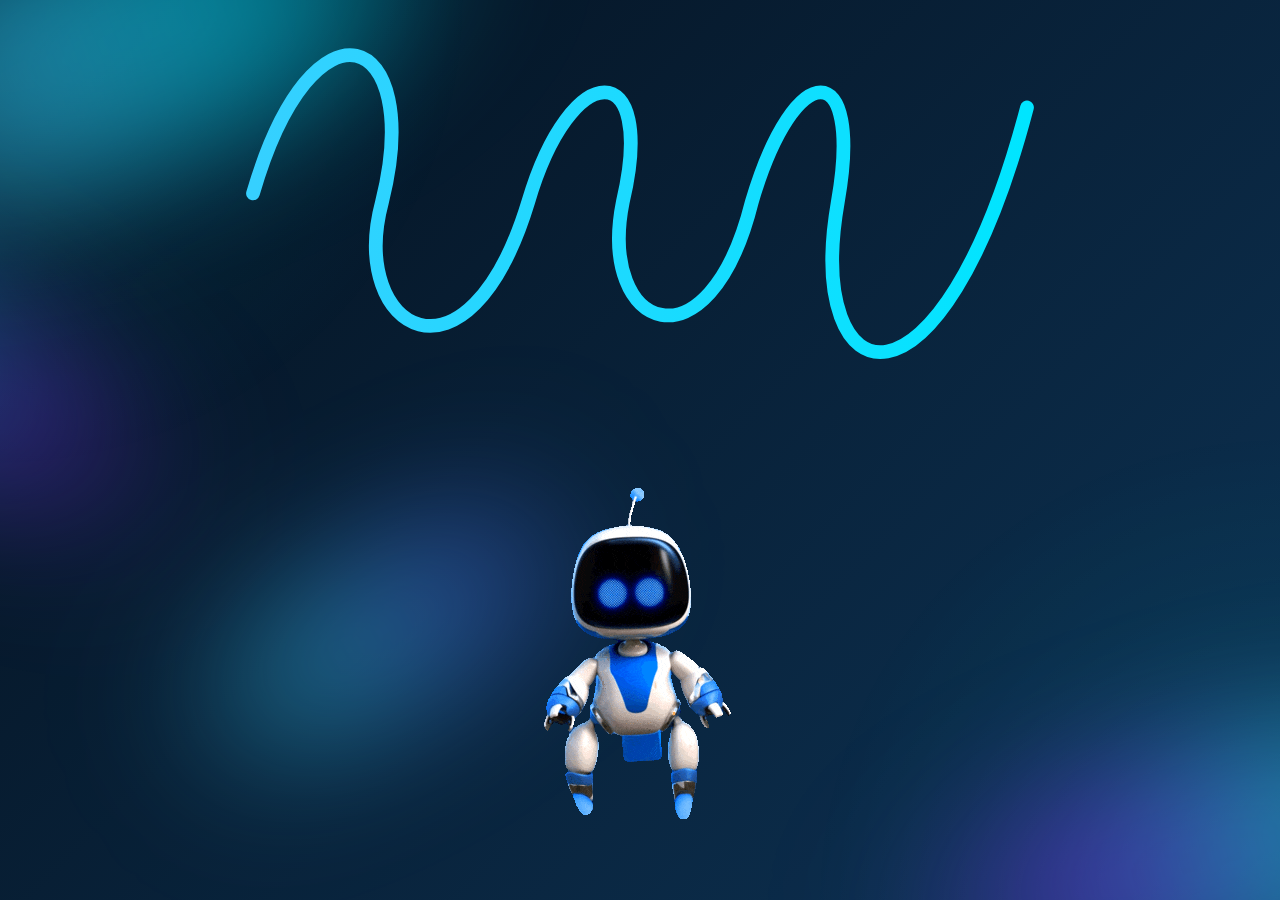
==== commit 610e4973: "Atualização corrigindo um gif não carregado" ====
--- a/index.html
+++ b/index.html
@@ -59,7 +59,7 @@
         <div class="astrobot-fundo2">
           <img src="images/astrobot6.gif?v=2" alt="Astrobot6">
           <div class="astrobot-fundo3">
-<img src="images/astrobot.gif?v=2" alt="Astrobot">
+<img src="images/Astrobot.gif?v=2" alt="Astrobot">
           </div>
         </div>
 
--- a/responsividade.css
+++ b/responsividade.css
@@ -1,21 +1,8 @@
-/* ============================================================
-   responsividade.css
-   ------------------------------------------------------------
-   Toda a responsividade do site fica neste arquivo.
-   Os estilos base continuam em style.css (e loading.css).
-   Aqui adaptamos o layout para: celulares, tablets,
-   notebooks e TVs.
-   ============================================================ */
-
-/* Guarda global: impede barra de rolagem horizontal */
 html,
 body {
   overflow-x: hidden;
 }
 
-/* ============================================================
-   TELAS GRANDES / TV  (a partir de 1920px)
-   ============================================================ */
 @media (min-width: 1920px) {
   .card {
     max-width: 900px;
@@ -26,9 +13,6 @@
   }
 }
 
-/* ============================================================
-   NOTEBOOKS PEQUENOS / TABLETS LANDSCAPE  (até 1024px)
-   ============================================================ */
 @media (max-width: 1024px) {
   .container {
     padding: 24px;
@@ -43,9 +27,6 @@
   }
 }
 
-/* ============================================================
-   TABLETS PORTRAIT  (até 768px)
-   ============================================================ */
 @media (max-width: 768px) {
   .card {
     padding: 28px;
@@ -56,9 +37,6 @@
   }
 }
 
-/* ============================================================
-   CELULARES  (até 620px)
-   ============================================================ */
 @media (max-width: 620px) {
   .card {
     padding: 24px;
@@ -76,7 +54,6 @@
     height: 52px;
   }
 
-  /* Astrobot no formulário: mesma disposição do PC, proporcional */
   .astrobot-fundo2 {
     top: 44px;
     left: auto;
@@ -97,12 +74,10 @@
     width: 50px;
   }
 
-  /* Astrobot do rodapé: fixo no canto, menor que no PC */
   .astrobot-fundo img {
     width: 140px;
   }
 
-  /* Clima: painel principal e detalhes em uma coluna */
   #wf-details-wrapper {
     grid-template-columns: 1fr;
   }
@@ -116,7 +91,6 @@
     grid-template-columns: 1fr 1fr;
   }
 
-  /* Cards do Astrobot: imagem centralizada e ajustada à largura */
   .jogar,
   .Esporte {
     text-align: center;
@@ -141,9 +115,6 @@
   }
 }
 
-/* ============================================================
-   CELULARES PEQUENOS  (até 480px)
-   ============================================================ */
 @media (max-width: 480px) {
   .container {
     padding: 12px;
@@ -166,7 +137,6 @@
     width: 100%;
   }
 
-  /* Robôs menores em telas bem pequenas */
   .astrobot-fundo2 img {
     width: 150px;
     top: -40px;
@@ -184,7 +154,6 @@
     width: 110px;
   }
 
-  /* Barra de navegação mais compacta */
   .nav-bar {
     top: 10px;
     right: 10px;
@@ -204,12 +173,10 @@
     font-size: 14px;
   }
 
-  /* Endereço empilhado */
   .dados {
     grid-template-columns: 1fr;
   }
 
-  /* Clima */
   #wf-temp-now {
     font-size: 26px;
   }
@@ -228,9 +195,6 @@
   }
 }
 
-/* ============================================================
-   SPLASH / TELA DE CARREGAMENTO  (loading.html)
-   ============================================================ */
 .splash img {
   max-width: 90%;
   height: auto;
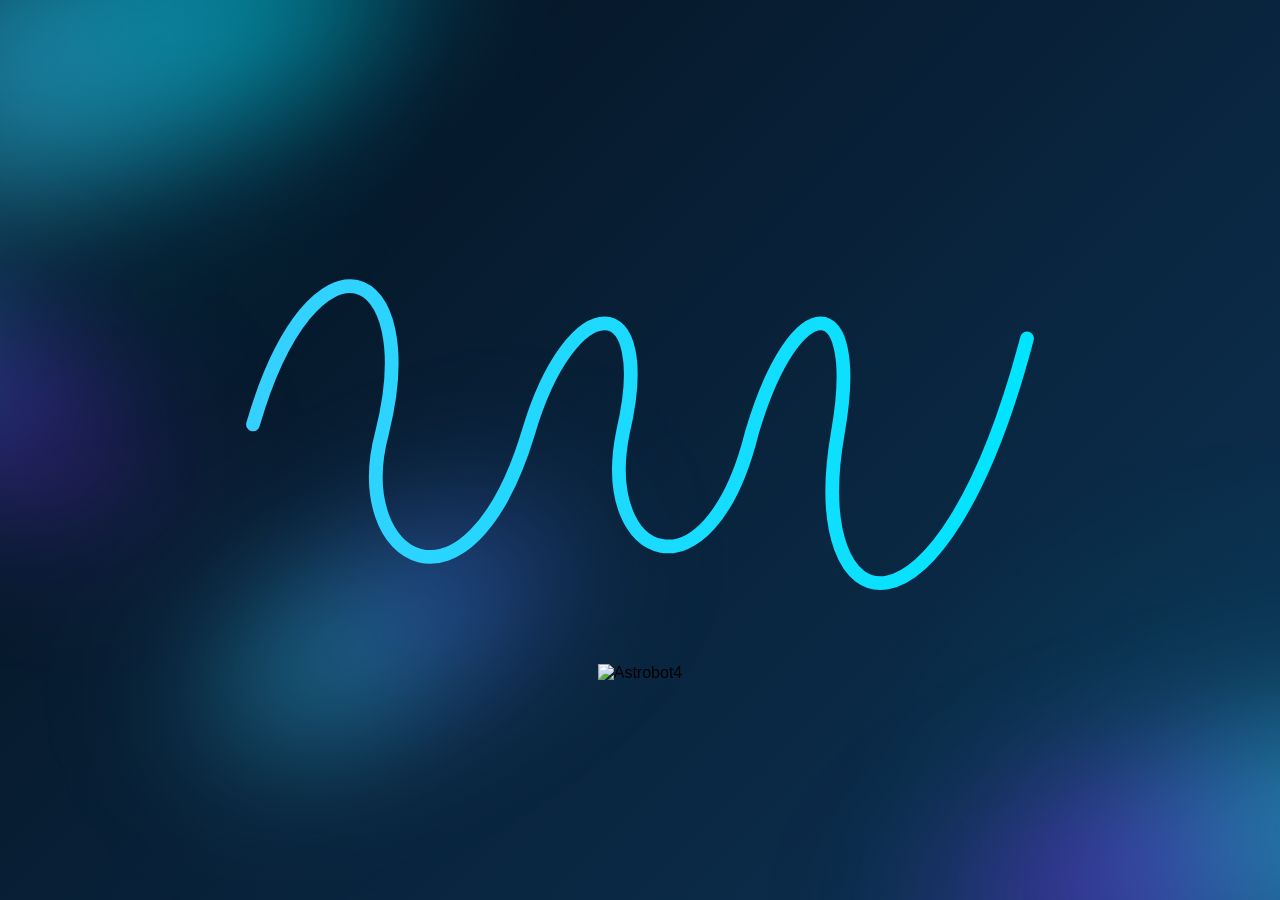
==== commit b643fafe: "Gifs/vídeo rodam via banco de dados - (Supabase)" ====
--- a/index.html
+++ b/index.html
@@ -7,6 +7,7 @@
   <link rel="stylesheet" href="style.css">
   <link rel="stylesheet" href="responsividade.css">
   <link rel="stylesheet" href="https://cdnjs.cloudflare.com/ajax/libs/font-awesome/6.5.1/css/all.min.css">
+  <link rel="stylesheet" href="https://unpkg.com/leaflet@1.9.4/dist/leaflet.css">
   <script src="clock.js"></script>
   <script>
     if (!sessionStorage.getItem('splashExibido')) {
@@ -57,9 +58,9 @@
         </div>
 
         <div class="astrobot-fundo2">
-          <img src="images/astrobot6.gif?v=2" alt="Astrobot6">
+          <img src="https://aoqbeovctdonswxnkirl.supabase.co/storage/v1/object/sign/web/images/astrobot6.gif?token=eyJraWQiOiJzdG9yYWdlLXVybC1zaWduaW5nLWtleV8xNzgzN2NiNC1mNjdkLTQyZjUtYjg3Mi00NTFmZjE0Y2NkYTYiLCJhbGciOiJIUzI1NiJ9.eyJ1cmwiOiJ3ZWIvaW1hZ2VzL2FzdHJvYm90Ni5naWYiLCJzY29wZSI6ImRvd25sb2FkIiwiaWF0IjoxNzg2MzMxODQzLCJleHAiOjMxNTUzNTQ3OTU4NDN9.ZerCbGrzZ1T3w7QQCfVxwWf0wEa7DNOc5uSkr1nCMcs" alt="Astrobot6">
           <div class="astrobot-fundo3">
-<img src="images/Astrobot.gif?v=2" alt="Astrobot">
+<img src="https://aoqbeovctdonswxnkirl.supabase.co/storage/v1/object/sign/web/images/Astrobot.gif?token=eyJraWQiOiJzdG9yYWdlLXVybC1zaWduaW5nLWtleV8xNzgzN2NiNC1mNjdkLTQyZjUtYjg3Mi00NTFmZjE0Y2NkYTYiLCJhbGciOiJIUzI1NiJ9.eyJ1cmwiOiJ3ZWIvaW1hZ2VzL0FzdHJvYm90LmdpZiIsInNjb3BlIjoiZG93bmxvYWQiLCJpYXQiOjE3ODYzMzE1NjAsImV4cCI6MzE1NTM1NDc5NTU2MH0.e5JC8JvMjSkLJtvxhs0TP79kIJV7KwNy7qhT1nHC4pE" alt="Astrobot">
           </div>
         </div>
 
@@ -96,25 +97,31 @@
           </div>
         </div>
 
+        <div class="mapa-container">
+          <h2>Localização</h2>
+          <div id="mapa" role="region" aria-label="Mapa da localização do CEP"></div>
+          <p id="mapa-mensagem" aria-live="polite"></p>
+        </div>
+
         <h2 class="clima-titulo">Clima na cidade</h2>
         <div id="wf-weather-result" class="clima">
           <h1 id="wf-location-title">-</h1>
           <div id="wf-details-wrapper">
 <div id="wf-main-temp">
               <video id="wf-temp-video" autoplay muted loop playsinline>
-                <source src="video/Nublado/14262265_3840_2160_30fps.mp4" type="video/mp4">
+                <source src="https://aoqbeovctdonswxnkirl.supabase.co/storage/v1/object/sign/web/Nublado/14262265_3840_2160_30fps.mp4?token=eyJraWQiOiJzdG9yYWdlLXVybC1zaWduaW5nLWtleV8xNzgzN2NiNC1mNjdkLTQyZjUtYjg3Mi00NTFmZjE0Y2NkYTYiLCJhbGciOiJIUzI1NiJ9.eyJ1cmwiOiJ3ZWIvTnVibGFkby8xNDI2MjI2NV8zODQwXzIxNjBfMzBmcHMubXA0Iiwic2NvcGUiOiJkb3dubG9hZCIsImlhdCI6MTc4NjMzMTI1MywiZXhwIjoyMDcwMTU1MjUzfQ.ImwbNYoolSpioHUx-_DzzFTjfuslI4j6f8f4iW5gDNs" type="video/mp4">
               </video>
               <video id="wf-temp-video-chuva" autoplay muted loop playsinline>
-                <source src="video/Chuva leve/3920803-hd_1920_1080_30fps.mp4" type="video/mp4">
+                <source src="https://aoqbeovctdonswxnkirl.supabase.co/storage/v1/object/sign/web/Chuva%20leve/3920803-hd_1920_1080_30fps.mp4?token=eyJraWQiOiJzdG9yYWdlLXVybC1zaWduaW5nLWtleV8xNzgzN2NiNC1mNjdkLTQyZjUtYjg3Mi00NTFmZjE0Y2NkYTYiLCJhbGciOiJIUzI1NiJ9.eyJ1cmwiOiJ3ZWIvQ2h1dmEgbGV2ZS8zOTIwODAzLWhkXzE5MjBfMTA4MF8zMGZwcy5tcDQiLCJzY29wZSI6ImRvd25sb2FkIiwiaWF0IjoxNzg2MzMxMzIxLCJleHAiOjIwNzAxNTUzMjF9.2Cq-2wkBVZ6BE7bOvTDFCXpHaOp6_SVvclEwfbABTbI" type="video/mp4">
               </video>
               <video id="wf-temp-video-ceu-limpo" autoplay muted loop playsinline>
-                <source src="video/Céu Limpo/5727666-hd_1920_1080_30fps.mp4" type="video/mp4">
+                <source src="https://aoqbeovctdonswxnkirl.supabase.co/storage/v1/object/sign/web/5727666-hd_1920_1080_30fps.mp4?token=eyJraWQiOiJzdG9yYWdlLXVybC1zaWduaW5nLWtleV8xNzgzN2NiNC1mNjdkLTQyZjUtYjg3Mi00NTFmZjE0Y2NkYTYiLCJhbGciOiJIUzI1NiJ9.eyJ1cmwiOiJ3ZWIvNTcyNzY2Ni1oZF8xOTIwXzEwODBfMzBmcHMubXA0Iiwic2NvcGUiOiJkb3dubG9hZCIsImlhdCI6MTc4NjMzMTEwOCwiZXhwIjoyMDcwMTU1MTA4fQ.FFBrEyaPch6ewJUBzrQFWYBNVUehekvppK-OFKbWJ-U" type="video/mp4">
               </video>
               <video id="wf-temp-video-poucas" autoplay muted loop playsinline>
-                <source src="video/Poucas nuvens/2252790-hd_1920_1080_30fps.mp4" type="video/mp4">
+                <source src="https://aoqbeovctdonswxnkirl.supabase.co/storage/v1/object/sign/web/Poucas%20nuvens/2252790-hd_1920_1080_30fps.mp4?token=eyJraWQiOiJzdG9yYWdlLXVybC1zaWduaW5nLWtleV8xNzgzN2NiNC1mNjdkLTQyZjUtYjg3Mi00NTFmZjE0Y2NkYTYiLCJhbGciOiJIUzI1NiJ9.eyJ1cmwiOiJ3ZWIvUG91Y2FzIG51dmVucy8yMjUyNzkwLWhkXzE5MjBfMTA4MF8zMGZwcy5tcDQiLCJzY29wZSI6ImRvd25sb2FkIiwiaWF0IjoxNzg2MzMxMzU2LCJleHAiOjMxNTUzNTQ3OTUzNTZ9.g1qvRZRkBK0yHVU1HK6-Z2y3hBTkr3fZK4j_0anJs2w" type="video/mp4">
               </video>
               <video id="wf-temp-video-pancadas" autoplay muted loop playsinline>
-                <source src="video/Pancadas de chuva/11933681-uhd_3840_2160_30fps.mp4" type="video/mp4">
+                <source src="https://aoqbeovctdonswxnkirl.supabase.co/storage/v1/object/sign/web/Pancadas%20de%20chuva/11933681-uhd_3840_2160_30fps.mp4?token=eyJraWQiOiJzdG9yYWdlLXVybC1zaWduaW5nLWtleV8xNzgzN2NiNC1mNjdkLTQyZjUtYjg3Mi00NTFmZjE0Y2NkYTYiLCJhbGciOiJIUzI1NiJ9.eyJ1cmwiOiJ3ZWIvUGFuY2FkYXMgZGUgY2h1dmEvMTE5MzM2ODEtdWhkXzM4NDBfMjE2MF8zMGZwcy5tcDQiLCJzY29wZSI6ImRvd25sb2FkIiwiaWF0IjoxNzg2MzMxMzg0LCJleHAiOjMxNTUzNTQ3OTUzODR9.lvhELOK_9Z_SGBftGS5XGmAOA17v7zP-y0az3eJTwh4" type="video/mp4">
               </video>
               <img id="wf-temp-icon" src="" alt="Ícone do tempo">
               <div>
@@ -157,19 +164,20 @@
 
 <div class="jogar">
   <h2>Tempo bom para ficar em casa</h2>
-  <img src="images/astrobot2.gif?v=2" alt="Astrobot2">
+  <img src="https://aoqbeovctdonswxnkirl.supabase.co/storage/v1/object/sign/web/images/astrobot2.gif?token=eyJraWQiOiJzdG9yYWdlLXVybC1zaWduaW5nLWtleV8xNzgzN2NiNC1mNjdkLTQyZjUtYjg3Mi00NTFmZjE0Y2NkYTYiLCJhbGciOiJIUzI1NiJ9.eyJ1cmwiOiJ3ZWIvaW1hZ2VzL2FzdHJvYm90Mi5naWYiLCJzY29wZSI6ImRvd25sb2FkIiwiaWF0IjoxNzg2MzMxNjM2LCJleHAiOjMxNTUzNTQ3OTU2MzZ9.-sPK__SG0VXysoFm9ikjWpY1YHtipnPsqjl6JRzQBwY" alt="Astrobot2">
 </div>
 
 <div class="Esporte">
   <h2>Tempo bom para praticar um esporte</h2>
-  <img src="images/astrobot5.gif?v=2" alt="Astrobot5">
+  <img src="https://aoqbeovctdonswxnkirl.supabase.co/storage/v1/object/sign/web/images/astrobot5.gif?token=eyJraWQiOiJzdG9yYWdlLXVybC1zaWduaW5nLWtleV8xNzgzN2NiNC1mNjdkLTQyZjUtYjg3Mi00NTFmZjE0Y2NkYTYiLCJhbGciOiJIUzI1NiJ9.eyJ1cmwiOiJ3ZWIvaW1hZ2VzL2FzdHJvYm90NS5naWYiLCJzY29wZSI6ImRvd25sb2FkIiwiaWF0IjoxNzg2MzMxODE2LCJleHAiOjMxNTUzNTQ3OTU4MTZ9.7PJPMoH6AkIu4dMKB7olr-cWyzG6v97su5Hyo0edn8Q" alt="Astrobot5">
 </div>
       </section>
     </section>
   </main>
   <div class="astrobot-fundo">
-  <img src="images/astrobot3.gif?v=2" alt="Astrobot3">
+  <img src="https://aoqbeovctdonswxnkirl.supabase.co/storage/v1/object/sign/web/images/astrobot3.gif?token=eyJraWQiOiJzdG9yYWdlLXVybC1zaWduaW5nLWtleV8xNzgzN2NiNC1mNjdkLTQyZjUtYjg3Mi00NTFmZjE0Y2NkYTYiLCJhbGciOiJIUzI1NiJ9.eyJ1cmwiOiJ3ZWIvaW1hZ2VzL2FzdHJvYm90My5naWYiLCJzY29wZSI6ImRvd25sb2FkIiwiaWF0IjoxNzg2MzMxNzEwLCJleHAiOjMxNTUzNTQ3OTU3MTB9.kIrEtt5oHwwAlGkR3W9CSVS7gys557at7ox8KAwDCLA" alt="Astrobot3">
   </div>
+  <script src="https://unpkg.com/leaflet@1.9.4/dist/leaflet.js"></script>
   <script src="condicao.js"></script>
   <script src="script.js"></script>
 </body>
--- a/style.css
+++ b/style.css
@@ -170,6 +170,25 @@
 .resultado h2 {
   margin-bottom: 20px;
   font-size: 22px;
+}
+
+.mapa-container {
+  margin-top: 24px;
+}
+
+#mapa {
+  width: 100%;
+  height: 320px;
+  border-radius: 16px;
+  border: 1px solid var(--border);
+  z-index: 1;
+}
+
+#mapa-mensagem {
+  color: var(--text-light);
+  font-size: 14px;
+  margin-top: 8px;
+  min-height: 20px;
 }
 
 .dados {
